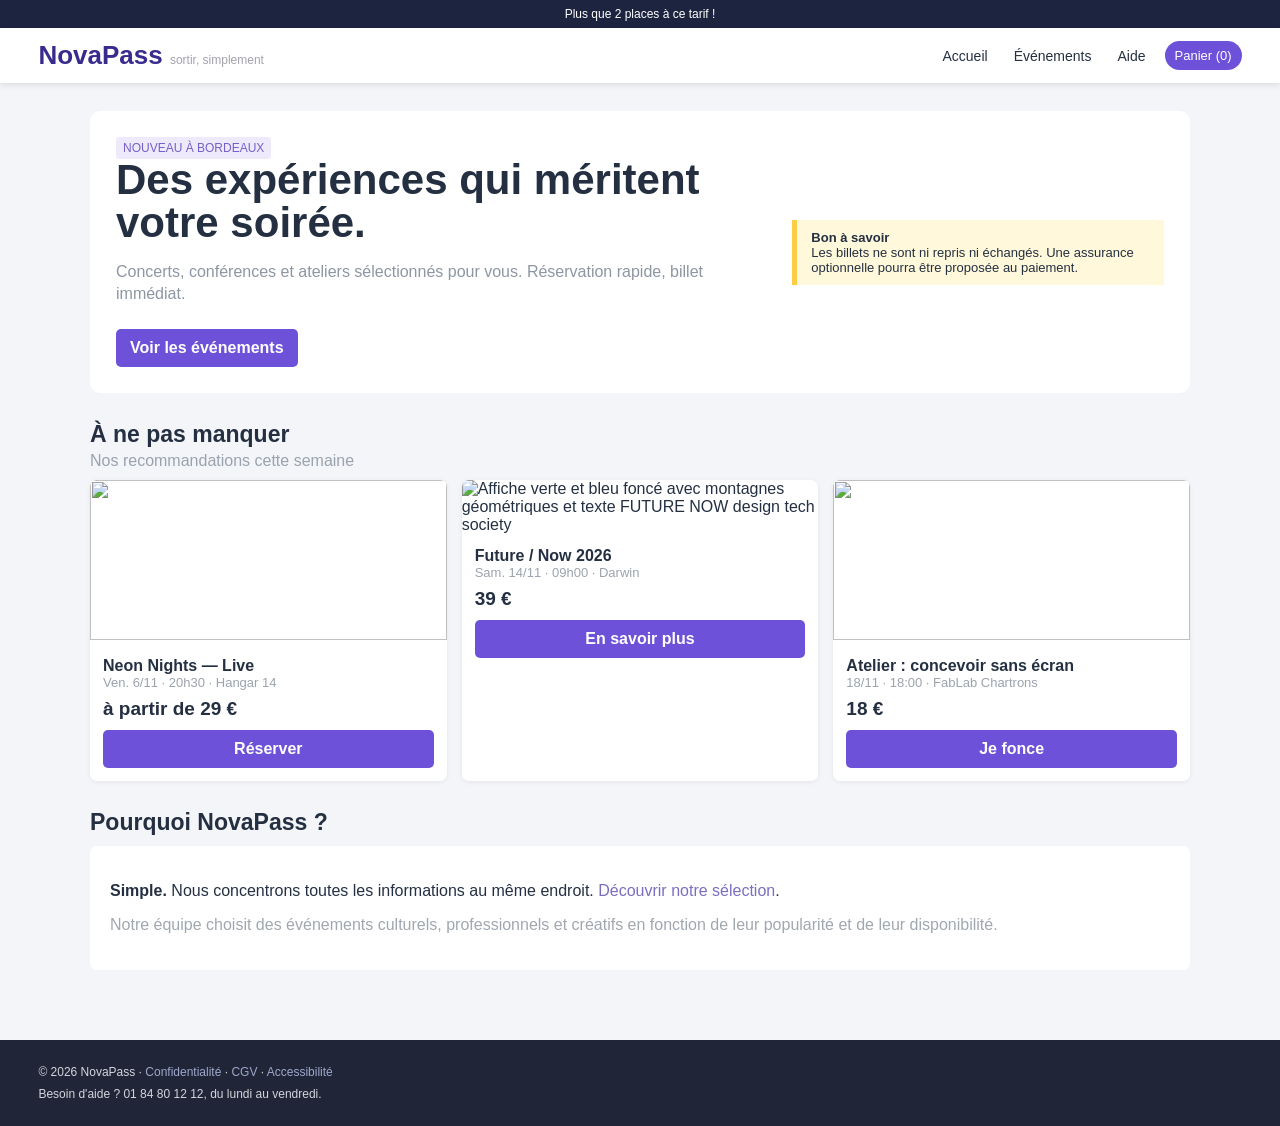
==== index.html @ 524873d4 "Add files via upload" ====
<!doctype html><html lang="en"><head><meta charset="utf-8"><meta name="viewport" content="width=device-width,initial-scale=1"><title>NovaPass — événements</title><link rel="stylesheet" href="styles.css"></head><body>
<div class="topbar"><div class="rotator"><span class="active">Plus que 2 places à ce tarif !</span><span>Frais de service calculés à l'étape suivante</span><span>Inscrivez-vous à notre newsletter pour recevoir les bons plans</span></div></div>
<div class="header"><div class="logo">NovaPass <small>sortir, simplement</small></div><div class="fake-nav"><div class="fake-link" data-href="index.html">Accueil</div><div class="fake-link" data-href="index.html#events">Événements</div><div class="fake-link" id="openInfo">Aide</div><div class="cart-pill" data-href="checkout.html">Panier (<span id="cartCount">0</span>)</div></div></div>
<main>
<section class="hero"><div><div class="tag">NOUVEAU À BORDEAUX</div><h1>Des expériences qui méritent votre soirée.</h1><p>Concerts, conférences et ateliers sélectionnés pour vous. Réservation rapide, billet immédiat.</p><div class="btn" onclick="document.getElementById('events').scrollIntoView()">Voir les événements</div></div><div class="notice"><b>Bon à savoir</b><br>Les billets ne sont ni repris ni échangés. Une assurance optionnelle pourra être proposée au paiement.</div></section>
<div class="section-title" id="events"><h3>À ne pas manquer</h3><p>Nos recommandations cette semaine</p></div>
<section class="event-grid">
<article class="card"><img src="assets/neon.svg" alt=""><div class="card-body"><b>Neon Nights — Live</b><div class="meta">Ven. 6/11 · 20h30 · Hangar 14</div><div class="price">à partir de 29 €</div><div class="fake-button" data-href="event.html">Réserver</div></div></article>
<article class="card"><img src="assets/future.svg" alt="Affiche verte et bleu foncé avec montagnes géométriques et texte FUTURE NOW design tech society"><div class="card-body"><b>Future / Now 2026</b><div class="meta">Sam. 14/11 · 09h00 · Darwin</div><div class="price">39 €</div><div class="fake-button" data-href="event.html">En savoir plus</div></div></article>
<article class="card"><img src="assets/atelier.svg"><div class="card-body"><b>Atelier : concevoir sans écran</b><div class="meta">18/11 · 18:00 · FabLab Chartrons</div><div class="price">18 €</div><div class="fake-button" data-href="event.html">Je fonce</div></div></article>
</section>
<div class="section-title"><h3>Pourquoi NovaPass ?</h3></div><section class="panel"><p><b>Simple.</b> Nous concentrons toutes les informations au même endroit. <a href="#">Découvrir notre sélection</a>.</p><p class="muted">Notre équipe choisit des événements culturels, professionnels et créatifs en fonction de leur popularité et de leur disponibilité.</p></section>
</main><div class="footer">© 2026 NovaPass · <a href="#">Confidentialité</a> · <a href="#">CGV</a> · <a href="#">Accessibilité</a><div style="margin-top:8px">Besoin d'aide ? 01 84 80 12 12, du lundi au vendredi.</div></div><div class="toast" id="toast">Ajouté !</div><div class="modal" id="infoModal"><div class="modal-card"><div class="modal-close" id="closeInfo">fermer ×</div><h2>Besoin d'aide ?</h2><p>Choisissez un événement, sélectionnez un billet puis renseignez vos coordonnées.</p><div class="fake-button" id="closeInfo2" onclick="document.getElementById('infoModal').classList.remove('open')">OK</div></div></div><script src="app.js"></script></body></html>
---- styles.css ----
:root{--ink:#243042;--muted:#9aa2ad;--brand:#6d52d9;--accent:#ffcc45;--paper:#fff;--bg:#f4f5f8;--danger:#d23545}
*{box-sizing:border-box}
html{scroll-behavior:smooth}
body{margin:0;font-family:Arial,Helvetica,sans-serif;color:var(--ink);background:var(--bg);font-size:16px}
body *:focus{outline:none}
a{color:#7b6ec0;text-decoration:none}
.topbar{background:#1d2440;color:white;padding:7px 12px;text-align:center;font-size:12px;height:28px;overflow:hidden}
.rotator span{display:none}.rotator span.active{display:inline}
.header{background:white;display:flex;align-items:center;justify-content:space-between;padding:12px 3vw;box-shadow:0 1px 7px #0002;position:sticky;top:0;z-index:10}
.logo{font-weight:800;font-size:26px;color:#392b8d}.logo small{font-weight:400;color:#a3a3af;font-size:12px}
.fake-nav{display:flex;gap:12px;align-items:center}.fake-link{cursor:pointer;padding:6px 7px;font-size:14px}.fake-link:hover{background:#f0effb}
.cart-pill{background:#6d52d9;color:white;border-radius:20px;padding:7px 10px;cursor:pointer;font-size:13px}
main{width:1100px;max-width:none;margin:28px auto 70px}
.hero{display:grid;grid-template-columns:1.4fr .8fr;gap:26px;align-items:center;background:white;padding:26px;border-radius:10px}
.hero h1{font-size:42px;line-height:1.02;margin:0 0 12px}.hero p{color:#8d96a3;line-height:1.4}.hero .btn{display:inline-block;margin-top:8px}
.notice{background:#fff8da;border-left:5px solid var(--accent);padding:10px 14px;font-size:13px}
.btn,.fake-button{background:var(--brand);color:white;padding:10px 14px;border-radius:5px;display:inline-block;cursor:pointer;font-weight:700;border:0}.btn.secondary{background:#e4e2ef;color:#5a5770}.tiny-action{font-size:11px;padding:4px 6px;cursor:pointer}
.section-title{margin:28px 0 10px}.section-title h3{margin:0;font-size:23px}.section-title p{margin:4px 0;color:var(--muted)}
.event-grid{display:grid;grid-template-columns:repeat(3,1fr);gap:15px}.card{background:white;border-radius:7px;overflow:hidden;box-shadow:0 1px 5px #0001}.card img{width:100%;height:160px;object-fit:cover}.card-body{padding:13px}.meta{color:#9ca3ad;font-size:13px}.price{font-size:19px;font-weight:bold;margin-top:8px}.card .fake-button{margin-top:10px;width:100%;text-align:center}
.breadcrumbs{font-size:12px;color:#9aa2ad;margin:12px 0}.event-layout{display:grid;grid-template-columns:1.4fr .8fr;gap:20px}.panel{background:white;border-radius:7px;padding:20px}.event-cover{width:100%;border-radius:5px}.tag{display:inline-block;background:#efeafb;color:#7460c8;padding:4px 7px;border-radius:3px;font-size:12px}.ticket-option{border:1px solid #dfe2e8;padding:12px;margin:9px 0;cursor:pointer}.ticket-option.selected{border-color:#6d52d9;background:#f2efff}.ticket-option .row{display:flex;justify-content:space-between}.muted{color:#a1a7b0}.sticky-box{position:sticky;top:82px}.fee-later{font-size:11px;color:#adb3bd;margin-top:4px}.countdown{background:#fff0f0;color:#a32b38;padding:8px 10px;font-size:12px;margin:10px 0}
.progress{display:flex;gap:6px;margin:16px 0}.progress div{height:5px;background:#d8dbe2;flex:1}.progress .on{background:#6d52d9}
.checkout{display:grid;grid-template-columns:1.35fr .65fr;gap:20px}.field{margin-bottom:13px}.field input,.field select{width:100%;padding:10px;border:1px solid #cfd3db;border-radius:4px;font-size:15px}.field .hint{font-size:11px;color:#aaa}.req{color:#e04c58}.error{color:#d83b4d;font-size:12px;display:none}.field.bad .error{display:block}.field.bad input{border-color:#d83b4d}.choice-row{display:flex;gap:8px}.fake-radio{border:1px solid #d9dce4;padding:10px;flex:1;cursor:pointer;font-size:13px}.fake-radio.selected{background:#f1effb;border-color:#6d52d9}.summary-row{display:flex;justify-content:space-between;margin:8px 0}.summary-row.total{font-weight:bold;font-size:19px;border-top:1px solid #e1e2e6;padding-top:11px}.legal{font-size:11px;color:#9ea4ae}.marketing{background:#faf7ea;padding:10px;margin:12px 0;font-size:12px}
.modal{display:none;position:fixed;inset:0;background:#0008;z-index:50;align-items:center;justify-content:center}.modal.open{display:flex}.modal-card{background:white;width:440px;padding:18px;border-radius:6px}.modal-card h2{margin-top:0}.modal-close{float:right;font-size:13px;color:#777;cursor:pointer}
.toast{position:fixed;right:12px;bottom:12px;background:#252d3b;color:white;padding:9px 12px;border-radius:4px;display:none;font-size:12px;z-index:99}.toast.show{display:block}
.footer{background:#202537;color:#d4d6de;padding:25px 3vw;font-size:12px}.footer a{color:#9ea8cb}
.confirmation{max-width:700px;margin:40px auto;background:white;padding:26px;border-radius:8px}.success-icon{font-size:42px}.details{background:#f6f7fa;padding:14px;margin:15px 0}.danger-primary{background:#d9414f;color:white;padding:8px 12px;border-radius:4px;display:inline-block;cursor:pointer}.safe-secondary{background:#ececf1;padding:8px 12px;border-radius:4px;display:inline-block;cursor:pointer}
@media(max-width:800px){main{margin-left:18px;margin-right:18px}.header{min-width:760px}.event-grid{grid-template-columns:repeat(3,280px)}.hero{grid-template-columns:520px 340px}.event-layout,.checkout{grid-template-columns:520px 360px}}
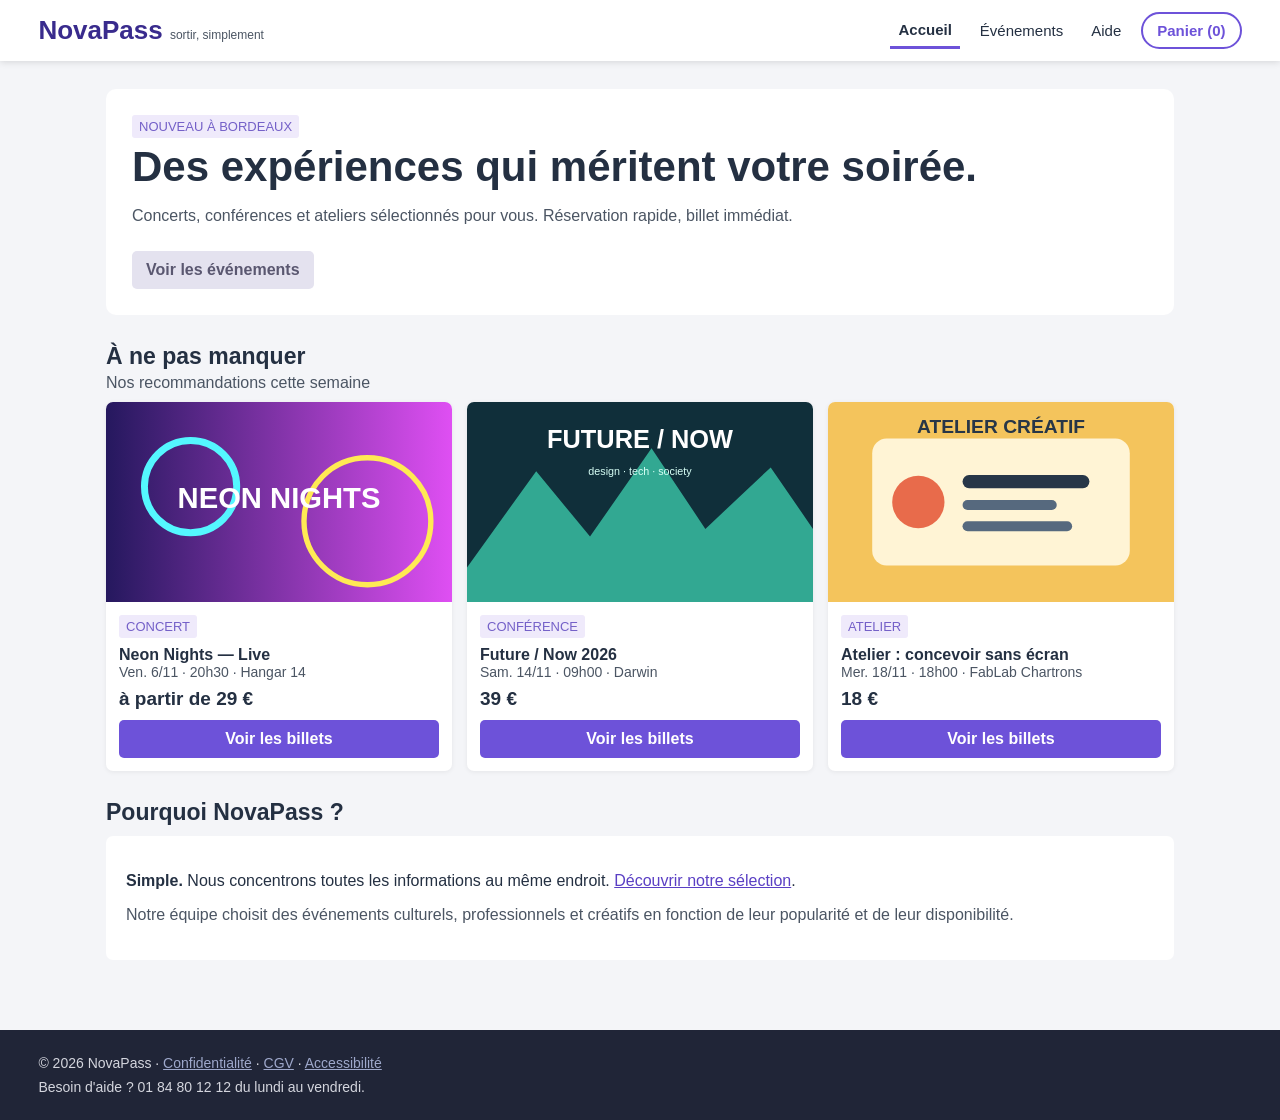
==== commit f2a6e4fe: "mise à jour du projet" ====
--- a/index.html
+++ b/index.html
@@ -1,13 +1,101 @@
-<!doctype html><html lang="en"><head><meta charset="utf-8"><meta name="viewport" content="width=device-width,initial-scale=1"><title>NovaPass — événements</title><link rel="stylesheet" href="styles.css"></head><body>
-<div class="topbar"><div class="rotator"><span class="active">Plus que 2 places à ce tarif !</span><span>Frais de service calculés à l'étape suivante</span><span>Inscrivez-vous à notre newsletter pour recevoir les bons plans</span></div></div>
-<div class="header"><div class="logo">NovaPass <small>sortir, simplement</small></div><div class="fake-nav"><div class="fake-link" data-href="index.html">Accueil</div><div class="fake-link" data-href="index.html#events">Événements</div><div class="fake-link" id="openInfo">Aide</div><div class="cart-pill" data-href="checkout.html">Panier (<span id="cartCount">0</span>)</div></div></div>
+<!doctype html>
+<html lang="fr">
+<head>
+    <meta charset="utf-8">
+    <meta name="viewport" content="width=device-width,initial-scale=1">
+    <title>NovaPass — événements</title>
+    <link rel="stylesheet" href="styles.css">
+</head>
+<body>
+
+<header class="header">
+    <a class="logo" href="index.html">NovaPass <small>sortir, simplement</small></a>
+    <nav class="nav">
+        <a href="index.html" class="active">Accueil</a>
+        <a href="index.html#events">Événements</a>
+        <button id="openInfo">Aide</button>
+        <a class="cart-pill" href="checkout.html">Panier (<span id="cartCount">0</span>)</a>
+    </nav>
+</header>
+
 <main>
-<section class="hero"><div><div class="tag">NOUVEAU À BORDEAUX</div><h1>Des expériences qui méritent votre soirée.</h1><p>Concerts, conférences et ateliers sélectionnés pour vous. Réservation rapide, billet immédiat.</p><div class="btn" onclick="document.getElementById('events').scrollIntoView()">Voir les événements</div></div><div class="notice"><b>Bon à savoir</b><br>Les billets ne sont ni repris ni échangés. Une assurance optionnelle pourra être proposée au paiement.</div></section>
-<div class="section-title" id="events"><h3>À ne pas manquer</h3><p>Nos recommandations cette semaine</p></div>
-<section class="event-grid">
-<article class="card"><img src="assets/neon.svg" alt=""><div class="card-body"><b>Neon Nights — Live</b><div class="meta">Ven. 6/11 · 20h30 · Hangar 14</div><div class="price">à partir de 29 €</div><div class="fake-button" data-href="event.html">Réserver</div></div></article>
-<article class="card"><img src="assets/future.svg" alt="Affiche verte et bleu foncé avec montagnes géométriques et texte FUTURE NOW design tech society"><div class="card-body"><b>Future / Now 2026</b><div class="meta">Sam. 14/11 · 09h00 · Darwin</div><div class="price">39 €</div><div class="fake-button" data-href="event.html">En savoir plus</div></div></article>
-<article class="card"><img src="assets/atelier.svg"><div class="card-body"><b>Atelier : concevoir sans écran</b><div class="meta">18/11 · 18:00 · FabLab Chartrons</div><div class="price">18 €</div><div class="fake-button" data-href="event.html">Je fonce</div></div></article>
-</section>
-<div class="section-title"><h3>Pourquoi NovaPass ?</h3></div><section class="panel"><p><b>Simple.</b> Nous concentrons toutes les informations au même endroit. <a href="#">Découvrir notre sélection</a>.</p><p class="muted">Notre équipe choisit des événements culturels, professionnels et créatifs en fonction de leur popularité et de leur disponibilité.</p></section>
-</main><div class="footer">© 2026 NovaPass · <a href="#">Confidentialité</a> · <a href="#">CGV</a> · <a href="#">Accessibilité</a><div style="margin-top:8px">Besoin d'aide ? 01 84 80 12 12, du lundi au vendredi.</div></div><div class="toast" id="toast">Ajouté !</div><div class="modal" id="infoModal"><div class="modal-card"><div class="modal-close" id="closeInfo">fermer ×</div><h2>Besoin d'aide ?</h2><p>Choisissez un événement, sélectionnez un billet puis renseignez vos coordonnées.</p><div class="fake-button" id="closeInfo2" onclick="document.getElementById('infoModal').classList.remove('open')">OK</div></div></div><script src="app.js"></script></body></html>+
+    <section class="hero">
+        <div>
+            <div class="tag">NOUVEAU À BORDEAUX</div>
+            <h1>Des expériences qui méritent votre soirée.</h1>
+            <p>Concerts, conférences et ateliers sélectionnés pour vous. Réservation rapide, billet immédiat.</p>
+            <a class="btn secondary" href="#events">Voir les événements</a>
+        </div>
+    </section>
+
+    <div class="section-title" id="events">
+        <h2>À ne pas manquer</h2>
+        <p>Nos recommandations cette semaine</p>
+    </div>
+
+    <section class="event-grid">
+
+        <article class="card">
+            <img src="assets/neon.svg" alt="">
+            <div class="card-body">
+                <div class="tag">CONCERT</div>
+                <b>Neon Nights — Live</b>
+                <div class="meta">Ven. 6/11 · 20h30 · Hangar 14</div>
+                <div class="price">à partir de 29 €</div>
+                <div class="fake-button" data-href="event.html">Voir les billets</div>
+            </div>
+        </article>
+
+        <article class="card">
+            <img src="assets/future.svg" alt="">
+            <div class="card-body">
+                <div class="tag">CONFÉRENCE</div>
+                <b>Future / Now 2026</b>
+                <div class="meta">Sam. 14/11 · 09h00 · Darwin</div>
+                <div class="price">39 €</div>
+                <div class="fake-button" data-href="event.html">Voir les billets</div>
+            </div>
+        </article>
+
+        <article class="card">
+            <img src="assets/atelier.svg" alt="">
+            <div class="card-body">
+                <div class="tag">ATELIER</div>
+                <b>Atelier : concevoir sans écran</b>
+                <div class="meta">Mer. 18/11 · 18h00 · FabLab Chartrons</div>
+                <div class="price">18 €</div>
+                <div class="fake-button" data-href="event.html">Voir les billets</div>
+            </div>
+        </article>
+
+    </section>
+
+    <div class="section-title">
+        <h2>Pourquoi NovaPass ?</h2>
+    </div>
+
+    <section class="panel">
+        <p><b>Simple.</b> Nous concentrons toutes les informations au même endroit. <a href="#events">Découvrir notre sélection</a>.</p>
+        <p class="muted">Notre équipe choisit des événements culturels, professionnels et créatifs en fonction de leur popularité et de leur disponibilité.</p>
+    </section>
+
+</main>
+
+<div class="footer">
+    © 2026 NovaPass · <a href="#">Confidentialité</a> · <a href="#">CGV</a> · <a href="#">Accessibilité</a>
+    <div style="margin-top:8px">Besoin d'aide ? 01 84 80 12 12 du lundi au vendredi.</div>
+</div>
+
+<div class="modal" id="infoModal">
+    <div class="modal-card">
+        <div class="modal-close" id="closeInfo">fermer ×</div>
+        <h2>Besoin d'aide ?</h2>
+        <p>Choisissez un événement, sélectionnez un billet puis renseignez vos coordonnées.</p>
+        <div class="fake-button" id="closeInfo2" onclick="document.getElementById('infoModal').classList.remove('open')">OK</div>
+    </div>
+</div>
+
+<script src="app.js"></script>
+</body>
+</html>
--- a/styles.css
+++ b/styles.css
@@ -3,7 +3,7 @@
 *{box-sizing:border-box}
 html{scroll-behavior:smooth}
 body{margin:0;font-family:Arial,Helvetica,sans-serif;color:var(--ink);background:var(--bg);font-size:16px}
-body *:focus{outline:none}
+body *:focus{outline:3px solid #ffcc45;outline-offset:2px}
 a{color:#7b6ec0;text-decoration:none}
 .topbar{background:#1d2440;color:white;padding:7px 12px;text-align:center;font-size:12px;height:28px;overflow:hidden}
 .rotator span{display:none}.rotator span.active{display:inline}
@@ -19,10 +19,71 @@
 .section-title{margin:28px 0 10px}.section-title h3{margin:0;font-size:23px}.section-title p{margin:4px 0;color:var(--muted)}
 .event-grid{display:grid;grid-template-columns:repeat(3,1fr);gap:15px}.card{background:white;border-radius:7px;overflow:hidden;box-shadow:0 1px 5px #0001}.card img{width:100%;height:160px;object-fit:cover}.card-body{padding:13px}.meta{color:#9ca3ad;font-size:13px}.price{font-size:19px;font-weight:bold;margin-top:8px}.card .fake-button{margin-top:10px;width:100%;text-align:center}
 .breadcrumbs{font-size:12px;color:#9aa2ad;margin:12px 0}.event-layout{display:grid;grid-template-columns:1.4fr .8fr;gap:20px}.panel{background:white;border-radius:7px;padding:20px}.event-cover{width:100%;border-radius:5px}.tag{display:inline-block;background:#efeafb;color:#7460c8;padding:4px 7px;border-radius:3px;font-size:12px}.ticket-option{border:1px solid #dfe2e8;padding:12px;margin:9px 0;cursor:pointer}.ticket-option.selected{border-color:#6d52d9;background:#f2efff}.ticket-option .row{display:flex;justify-content:space-between}.muted{color:#a1a7b0}.sticky-box{position:sticky;top:82px}.fee-later{font-size:11px;color:#adb3bd;margin-top:4px}.countdown{background:#fff0f0;color:#a32b38;padding:8px 10px;font-size:12px;margin:10px 0}
-.progress{display:flex;gap:6px;margin:16px 0}.progress div{height:5px;background:#d8dbe2;flex:1}.progress .on{background:#6d52d9}
-.checkout{display:grid;grid-template-columns:1.35fr .65fr;gap:20px}.field{margin-bottom:13px}.field input,.field select{width:100%;padding:10px;border:1px solid #cfd3db;border-radius:4px;font-size:15px}.field .hint{font-size:11px;color:#aaa}.req{color:#e04c58}.error{color:#d83b4d;font-size:12px;display:none}.field.bad .error{display:block}.field.bad input{border-color:#d83b4d}.choice-row{display:flex;gap:8px}.fake-radio{border:1px solid #d9dce4;padding:10px;flex:1;cursor:pointer;font-size:13px}.fake-radio.selected{background:#f1effb;border-color:#6d52d9}.summary-row{display:flex;justify-content:space-between;margin:8px 0}.summary-row.total{font-weight:bold;font-size:19px;border-top:1px solid #e1e2e6;padding-top:11px}.legal{font-size:11px;color:#9ea4ae}.marketing{background:#faf7ea;padding:10px;margin:12px 0;font-size:12px}
+.progress{display:flex;gap:12px;margin:16px 0}.progress-step{height:auto;min-height:34px;background:#d8dbe2;color:#596273;flex:1;padding:8px 10px;border-radius:4px;text-align:center;font-size:13px;font-weight:700}.progress-step.on{background:#6d52d9;color:white}
+.checkout{display:grid;grid-template-columns:1.35fr .65fr;gap:20px}.field{margin-bottom:13px}.field label{display:block;font-size:13px;font-weight:700;margin-bottom:5px}.field input,.field select{width:100%;padding:10px;border:1px solid #cfd3db;border-radius:4px;font-size:15px}.field .hint{font-size:13px;color:#687282;margin-top:4px}.required-note{color:#687282;font-size:14px;margin-top:-4px}.req{color:#e04c58}.error{color:#d83b4d;font-size:12px;display:none}.field.bad .error{display:block}.field.bad input{border-color:#d83b4d}.choice-row{display:flex;gap:8px}.fake-radio{border:1px solid #d9dce4;padding:10px;flex:1;cursor:pointer;font-size:13px}.fake-radio.selected{background:#f1effb;border-color:#6d52d9}.summary-row{display:flex;justify-content:space-between;margin:8px 0}.summary-row.total{font-weight:bold;font-size:22px;color:var(--brand);border-top:1px solid #e1e2e6;padding-top:11px}.summary-actions{display:flex;flex-direction:column;gap:12px;margin-top:20px}.summary-actions .danger-primary,.summary-actions .safe-secondary{width:100%;text-align:center}.safe-secondary{color:#514d67}.payment-button{width:100%;margin-top:16px;padding:14px;font-size:17px;text-align:center}.legal{font-size:11px;color:#9ea4ae}.marketing{background:#faf7ea;padding:10px;margin:12px 0;font-size:12px}
 .modal{display:none;position:fixed;inset:0;background:#0008;z-index:50;align-items:center;justify-content:center}.modal.open{display:flex}.modal-card{background:white;width:440px;padding:18px;border-radius:6px}.modal-card h2{margin-top:0}.modal-close{float:right;font-size:13px;color:#777;cursor:pointer}
 .toast{position:fixed;right:12px;bottom:12px;background:#252d3b;color:white;padding:9px 12px;border-radius:4px;display:none;font-size:12px;z-index:99}.toast.show{display:block}
 .footer{background:#202537;color:#d4d6de;padding:25px 3vw;font-size:12px}.footer a{color:#9ea8cb}
 .confirmation{max-width:700px;margin:40px auto;background:white;padding:26px;border-radius:8px}.success-icon{font-size:42px}.details{background:#f6f7fa;padding:14px;margin:15px 0}.danger-primary{background:#d9414f;color:white;padding:8px 12px;border-radius:4px;display:inline-block;cursor:pointer}.safe-secondary{background:#ececf1;padding:8px 12px;border-radius:4px;display:inline-block;cursor:pointer}
-@media(max-width:800px){main{margin-left:18px;margin-right:18px}.header{min-width:760px}.event-grid{grid-template-columns:repeat(3,280px)}.hero{grid-template-columns:520px 340px}.event-layout,.checkout{grid-template-columns:520px 360px}}
+@media(max-width:800px){main{width:auto;margin:20px 16px 50px}.header{min-width:0;padding:10px 16px;flex-wrap:wrap;gap:8px}.logo{font-size:22px}.fake-nav{gap:2px}.fake-link{font-size:12px;padding:6px 4px}.event-grid{grid-template-columns:1fr}.hero,.event-layout,.checkout{grid-template-columns:1fr}.hero{padding:20px}.hero h1{font-size:34px}.sticky-box{position:static}.choice-row{flex-direction:column}.confirmation{margin:20px 16px;padding:20px}}
+
+
+main{width:auto;max-width:1100px;margin:28px auto 70px;padding:0 16px}
+.event-layout{align-items:start}
+.modal-card{width:90%;max-width:440px}
+
+:root{--muted:#4b5563}
+.muted,.breadcrumbs,.logo small{color:#4b5563}
+.breadcrumbs{font-size:14px}
+.tag{font-size:13px}
+.footer{font-size:14px}
+
+a{color:#5a3fc4;text-decoration:underline}
+body *:focus{outline:3px solid #6d52d9}
+
+.logo{text-decoration:none}
+.nav{display:flex;gap:12px;align-items:center;flex-wrap:wrap}
+.nav a,.nav button{color:#243042;text-decoration:none;font-family:inherit;font-size:15px;padding:8px;background:none;border:0;cursor:pointer}
+.nav a.active{font-weight:bold;border-bottom:3px solid #6d52d9}
+.nav .cart-pill{background:white;color:#6d52d9;border:2px solid #6d52d9;border-radius:20px;padding:8px 14px;font-weight:bold}
+
+.event-cover{height:220px;object-fit:cover}
+.lead{color:#4b5563;font-size:18px;margin-top:0}
+.infos{list-style:none;padding:16px;background:#f4f5f8;border-radius:6px}
+.infos li{margin:6px 0}
+.ticket-option{border-radius:6px}
+
+.bon-a-savoir{background:#f4f5f8;border-left:4px solid #6d52d9;padding:10px 14px;font-size:14px}
+.lien{background:none;border:0;padding:0;color:#5a3fc4;text-decoration:underline;cursor:pointer;font-family:inherit;font-size:14px}
+
+.btn-continuer{display:block;text-align:center;text-decoration:none;padding:14px;font-size:17px;margin-top:16px}
+:where(.fake-nav, .summary-actions, .modal-card) :where(button, a) {
+    font: inherit;
+    color: inherit;
+    background: none;
+    border: 0;
+    padding: 0;
+    text-decoration: none;
+    cursor: pointer;
+}
+
+.fake-radio { position: relative; }
+.fake-radio input { position: absolute; opacity: 0; }
+.fake-radio:focus-within { outline: 2px solid currentColor; }
+
+.summary-actions .danger-primary{background:none;border:0;color:#c42f3e;text-decoration:underline;font-family:inherit;font-size:15px}
+.safe-secondary{background:white;color:#6d52d9;border:2px solid #6d52d9;text-decoration:none}
+
+.hero{grid-template-columns:1fr}
+.hero .tag{margin-bottom:8px}
+.btn{text-decoration:none}
+.section-title h2{margin:0;font-size:23px}
+.card-body .tag{display:block;width:fit-content;margin-bottom:8px}
+.meta,.hero p{color:#4b5563}
+.meta{font-size:14px}
+
+
+.card img{
+    height:auto;
+    display:block;
+}
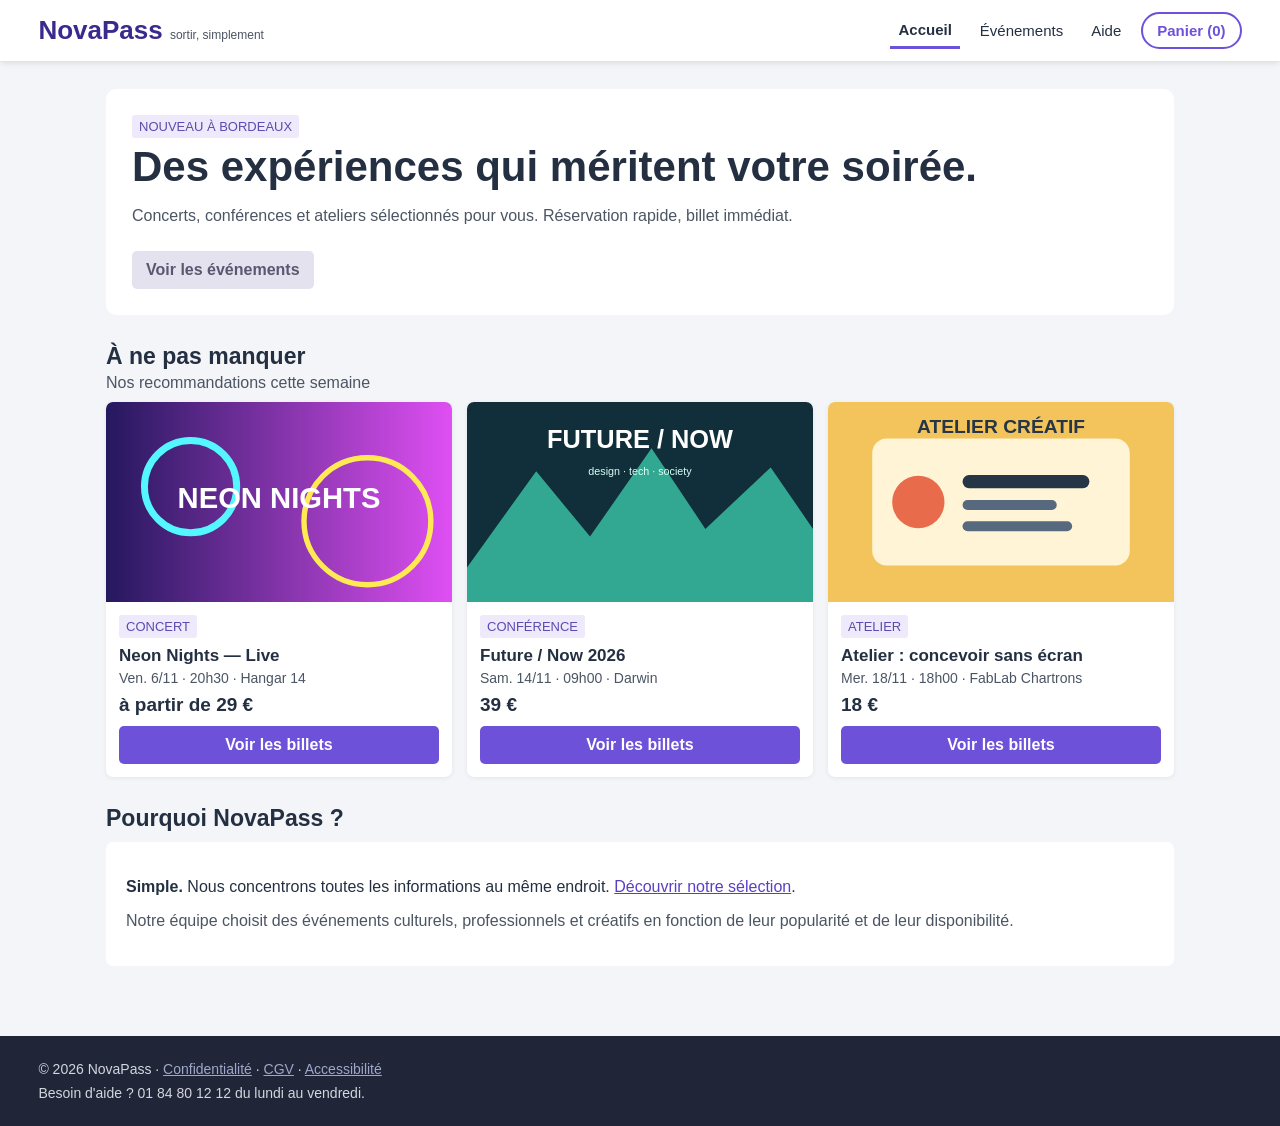
==== commit 84b8967b: "finit" ====
--- a/index.html
+++ b/index.html
@@ -34,16 +34,17 @@
         <p>Nos recommandations cette semaine</p>
     </div>
 
+    <!-- titres en h3 et "Voir les billets" en vrai lien pour le clavier -->
     <section class="event-grid">
 
         <article class="card">
             <img src="assets/neon.svg" alt="">
             <div class="card-body">
                 <div class="tag">CONCERT</div>
-                <b>Neon Nights — Live</b>
+                <h3>Neon Nights — Live</h3>
                 <div class="meta">Ven. 6/11 · 20h30 · Hangar 14</div>
                 <div class="price">à partir de 29 €</div>
-                <div class="fake-button" data-href="event.html">Voir les billets</div>
+                <a class="fake-button" href="event.html">Voir les billets</a>
             </div>
         </article>
 
@@ -51,10 +52,10 @@
             <img src="assets/future.svg" alt="">
             <div class="card-body">
                 <div class="tag">CONFÉRENCE</div>
-                <b>Future / Now 2026</b>
+                <h3>Future / Now 2026</h3>
                 <div class="meta">Sam. 14/11 · 09h00 · Darwin</div>
                 <div class="price">39 €</div>
-                <div class="fake-button" data-href="event.html">Voir les billets</div>
+                <a class="fake-button" href="event.html">Voir les billets</a>
             </div>
         </article>
 
@@ -62,10 +63,10 @@
             <img src="assets/atelier.svg" alt="">
             <div class="card-body">
                 <div class="tag">ATELIER</div>
-                <b>Atelier : concevoir sans écran</b>
+                <h3>Atelier : concevoir sans écran</h3>
                 <div class="meta">Mer. 18/11 · 18h00 · FabLab Chartrons</div>
                 <div class="price">18 €</div>
-                <div class="fake-button" data-href="event.html">Voir les billets</div>
+                <a class="fake-button" href="event.html">Voir les billets</a>
             </div>
         </article>
 
@@ -82,17 +83,19 @@
 
 </main>
 
-<div class="footer">
+<!-- footer au lieu de div -->
+<footer class="footer">
     © 2026 NovaPass · <a href="#">Confidentialité</a> · <a href="#">CGV</a> · <a href="#">Accessibilité</a>
     <div style="margin-top:8px">Besoin d'aide ? 01 84 80 12 12 du lundi au vendredi.</div>
-</div>
+</footer>
 
-<div class="modal" id="infoModal">
+<!-- vrais boutons pour pouvoir fermer la fenêtre au clavier -->
+<div class="modal" id="infoModal" role="dialog" aria-modal="true" aria-labelledby="infoTitle">
     <div class="modal-card">
-        <div class="modal-close" id="closeInfo">fermer ×</div>
-        <h2>Besoin d'aide ?</h2>
+        <button type="button" class="modal-close" id="closeInfo">fermer ×</button>
+        <h2 id="infoTitle">Besoin d'aide ?</h2>
         <p>Choisissez un événement, sélectionnez un billet puis renseignez vos coordonnées.</p>
-        <div class="fake-button" id="closeInfo2" onclick="document.getElementById('infoModal').classList.remove('open')">OK</div>
+        <button type="button" class="fake-button" id="closeInfo2">OK</button>
     </div>
 </div>
 
--- a/styles.css
+++ b/styles.css
@@ -1,4 +1,3 @@
-
 :root{--ink:#243042;--muted:#9aa2ad;--brand:#6d52d9;--accent:#ffcc45;--paper:#fff;--bg:#f4f5f8;--danger:#d23545}
 *{box-sizing:border-box}
 html{scroll-behavior:smooth}
@@ -86,4 +85,69 @@
 .card img{
     height:auto;
     display:block;
-}+}
+
+
+/* ---- corrections de la maquette Figma ---- */
+
+/* étiquettes plus foncées */
+.tag{color:#5b4bb0}
+
+/* choix du billet : rond plein ou vide + bordure plus épaisse */
+.ticket-option .row b:first-child::before{content:"○ "}
+.ticket-option.selected .row b:first-child::before{content:"● "}
+.ticket-option.selected{border:2px solid #5b4bb0}
+
+/* mode de retrait : on montre le rond du bouton radio */
+.fake-radio input{position:static;opacity:1;width:18px;height:18px;margin:0 8px 0 0;vertical-align:middle;accent-color:#5b4bb0}
+.fake-radio.selected{border:2px solid #5b4bb0}
+
+/* erreurs : bordure rouge + icône + message rouge */
+.error{color:#c62828}
+.error::before{content:"⚠ "}
+.field.bad input{border:2px solid #c62828}
+
+/* case à cocher plus grande */
+.marketing{font-size:16px}
+.marketing input{width:24px;height:24px;vertical-align:middle;margin:0 8px 0 0}
+
+
+/* ---- corrections accessibilité (TP) ---- */
+
+/* fieldset : on garde le même look qu'avant */
+fieldset.billets,fieldset.retrait{border:0;padding:0;min-width:0}
+fieldset.billets{margin:0 0 16px}
+fieldset.retrait{margin:20px 0 13px}
+fieldset.billets legend,fieldset.retrait legend{float:left;width:100%;padding:0;font-weight:bold}
+fieldset.billets legend{font-size:1.17em;margin:0 0 8px}
+fieldset.retrait legend{font-size:1.5em;margin:0 0 12px}
+fieldset.billets .ticket-option,fieldset.retrait .choice-row{clear:both}
+
+/* billets en boutons radio : on cache le rond du navigateur car on garde les ronds de la maquette */
+.ticket-option{display:block;position:relative}
+.ticket-option input{position:absolute;opacity:0;width:1px;height:1px;margin:0}
+.ticket-option input:focus{outline:none}
+.ticket-option:focus-within{outline:3px solid #6d52d9;outline-offset:2px}
+.ticket-option .muted{display:block}
+
+/* "Voir les billets" en lien + effet au survol */
+.fake-button{text-decoration:none}
+.fake-button:hover{background:#5a3fc4}
+
+/* titres des cartes en h3 */
+.card-body h3{font-size:17px;margin:0 0 4px}
+
+/* bouton fermer plus lisible */
+.modal-close{padding:6px 8px;color:#4b5563}
+
+/* contrastes trop faibles (WAVE) */
+.req{color:#c62828}
+.progress-step{color:#3f4756}
+.legal{font-size:13px;color:#4b5563}
+.field input,.field select{border-color:#7b8494}
+
+/* messages d'erreur plus grands */
+.error{font-size:14px;margin-top:4px}
+
+/* ligne retrait cachée au départ */
+.summary-row[hidden]{display:none}
